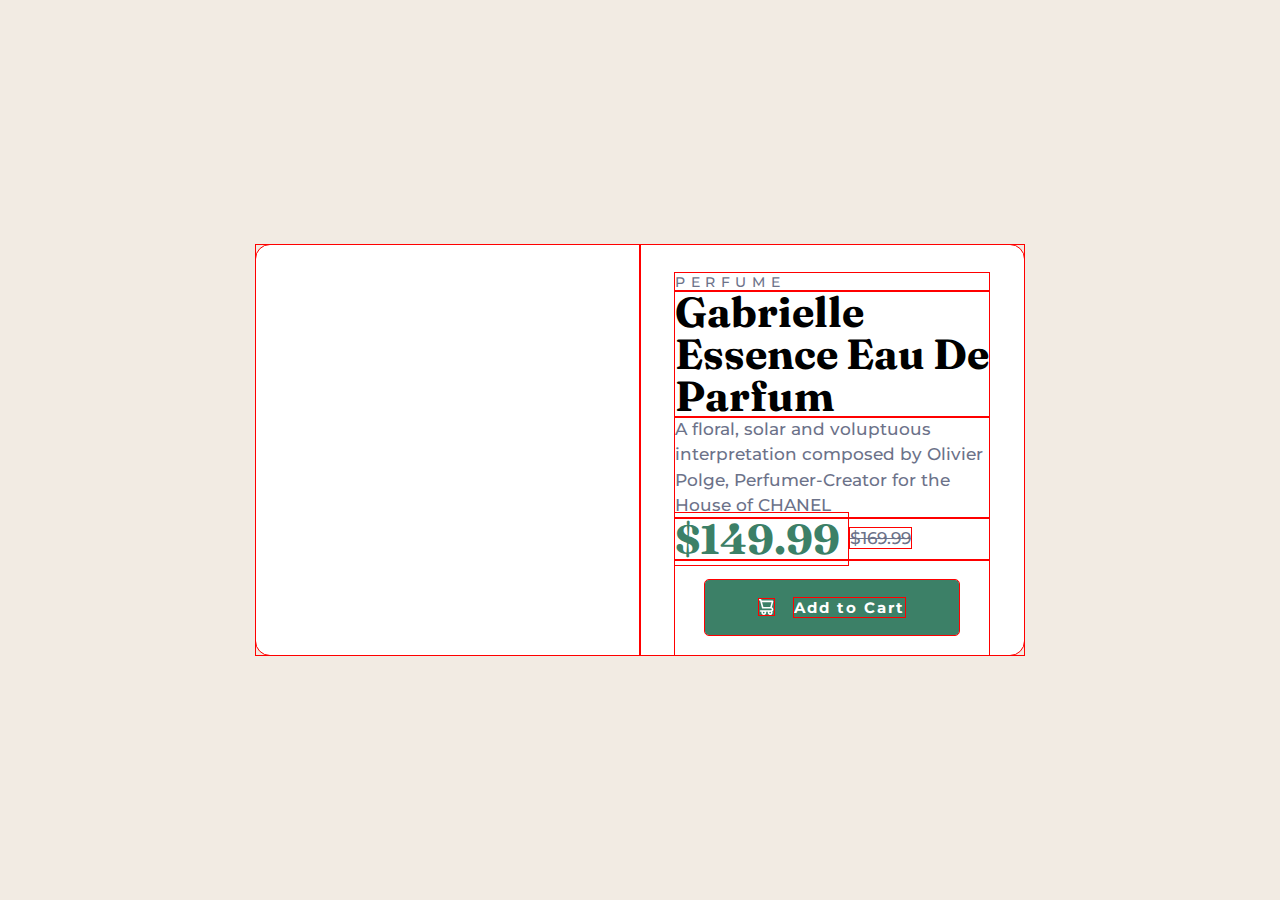
==== product-preview-card-component-main/index.html @ 9f401c5e "Add 3 frontend mentor challenges" ====
<!DOCTYPE html>
<html lang="en">
<head>
  <meta charset="UTF-8">
  <meta name="viewport" content="width=device-width, initial-scale=1.0"> <!-- displays site properly based on user's device -->
  <link rel="icon" type="image/png" sizes="32x32" href="./images/favicon-32x32.png">  
  <title>Product preview card component</title>
  <link href="https://fonts.googleapis.com/css2?family=Montserrat:wght@500;700&display=swap" rel="stylesheet">
  <link href="https://fonts.googleapis.com/css2?family=Fraunces:opsz,wght@9..144,700&display=swap" rel="stylesheet">
  <link rel="stylesheet" type="text/css" href="./style.css">  
  
</head>
<body>
   <div class="main-content">

      <div class="column img"> 
        <!--       
        <img src="./images/image-product-desktop.jpg" alt="img-desktop" class="desktop_img">        
        <img src="./images/image-product-mobile.jpg" alt="img-mobile" class="mobile_img">
        -->
      </div>

      <div class="column" id="card_text">
        <p class="product">Perfume</p>
        <h2 class="product_title">Gabrielle Essence Eau De Parfum</h2>

        <p class="description">A floral, solar and voluptuous interpretation composed by Olivier Polge, Perfumer-Creator for the House of CHANEL</p>

        <p class="price">
          <span class="product_title green_text">$149.99 </span>
          <span class="description strike">$169.99</span>
        </p>
        <div class="content">
          <div class="button flat">
            <img class="btn_img"src="./images/icon-cart.svg">
            <a href="#">Add to Cart</a> 
          </div>
        </div>
        
      </div>
  </div>
</body>
</html>
---- product-preview-card-component-main/style.css ----
*{
	margin: 0;
   padding: 0;
   box-sizing: border-box;
   outline: 1px solid red;    
}
/*
font-family: 'Montserrat', sans-serif;
*/
html {
  font-size: 14px;  	
}

body {
	background-color: hsl(30, 38%, 92%);
	width: 100%;
  height: 100vh;
  display: flex;
  justify-content: center;
  align-items: center;	
}

.main-content {
	width: 60%;
  height: auto;
  display: flex;
  flex-wrap: wrap;
  justify-content: space-between;   			
  background-color: hsl(0, 0%, 100%);  	
  border-radius: 1rem;  	
}

.column {
	display: flex;
	flex-direction: column;
	width: 50%;
	justify-content: space-around;	
}

#card_text {
	padding: 0 2.5em;

}
/*
picture {
	width: 100%;
	height: auto;
	margin: 0;
	border-top-left-radius: 1rem;
	border-bottom-left-radius: 1rem;		
}
*/

.desktop_img {
	max-width: 100%;
	height: auto;
	margin: 0;
	border-top-left-radius: 1rem;
	border-bottom-left-radius: 1rem;		
}

.mobile_img {
	display: none;
}

.product {
	font-family: 'Montserrat', sans-serif;
	font-size: 1rem;
	color: hsl(228, 12%, 48%);
	font-weight: 500;	
	margin-top: 2em;
	letter-spacing: 0.4em;
	text-transform: uppercase;	
}

.product_title {
	font-family: 'Fraunces', serif;
	font-size: 3em;
	font-weight: 700;	
	line-height: 1;		
}

.description {
	font-family: "Montserrat", sans-serif;
	font-size: 1.2rem;
	color: hsl(228, 12%, 48%);
	font-weight: 500;	
	line-height: 1.5;	
}

.green_text {
	color: hsl(158, 36%, 37%);		
}

.strike {
	text-decoration: line-through;
	text-align: left;
	margin: 0 0.1em;	
}

span {
	vertical-align: middle;	
}

.content {
  width: 100%;
  display: flex;
  flex-direction: column;
  align-items: center;
  justify-content: space-around;  
  padding: 20px 30px 20px 30px;  
}

.button {
  height: 55px;
  width: 100%;
  display: flex;
  align-items: center;
  justify-content: center;
  cursor: pointer;     
}

.btn_img {
	max-width: 10%;
	margin: 0 10px;
}

.flat {
  border: 0;
  border-radius: 4px;
  letter-spacing: 2px;
  font-size: 1.1rem;
  font-family: 'Montserrat', sans-serif;
  font-weight: 700;    
  background-color: hsl(158, 36%, 37%); 
}

.content a {
  text-decoration: none;
  color: #ffffff;
  margin: 0 10px;
}

.button:hover,
.button:focus {
	background-color: hsl(156, 24%, 24%);
}

@media only screen and (max-width: 1200px) {
  .main-content {
  	display: flex;
  	width: 70%;
    height: auto;    
  }  

  .desktop_img {  	
  	max-width: 100%;
  	height: 100%;
  }
  .product {
		padding: 0.5em 0 0.5em 0;
	}

	.product_title {
		padding: 0.5em 0 0.5em 0;
	}

	.description {
		padding: 0.5em 0 0.5em 0;
	}

	.price {
		padding: 0.5em 0 0.5em 0;
	}
}

@media only screen and (max-width: 650px) {
  .main-content {
  	display: flex;
  	flex-direction: column;
  	justify-content: space-between;
  	width: 90%;
    height: 90%;    
  }  

	.column {
  	max-width: 100%;
  	height: auto;
  	display: flex;
		flex-direction: column;
		justify-content: space-around;		
  	}
  	
 	.desktop_img {
		display: none;
	}
	
	.mobile_img {
  	width: 100%;
		height: auto;
		margin: 0;
		border-top-left-radius: 1rem;
		border-top-right-radius: 1rem;
		padding: 1em;
	}
	
	.product {
		padding: 0.5em 0 0.5em 0;
		font-size: 1em;
	}

	.product_title {
		padding: 0.5em 0 0.5em 0;
		font-size: 2.5em;
	}

	.description {
		padding: 0.5em 0 0.5em 0;
		font-size: 1.2em;
	}

	.price {
		padding: 0.5em 0 0.5em 0;
	}  
}
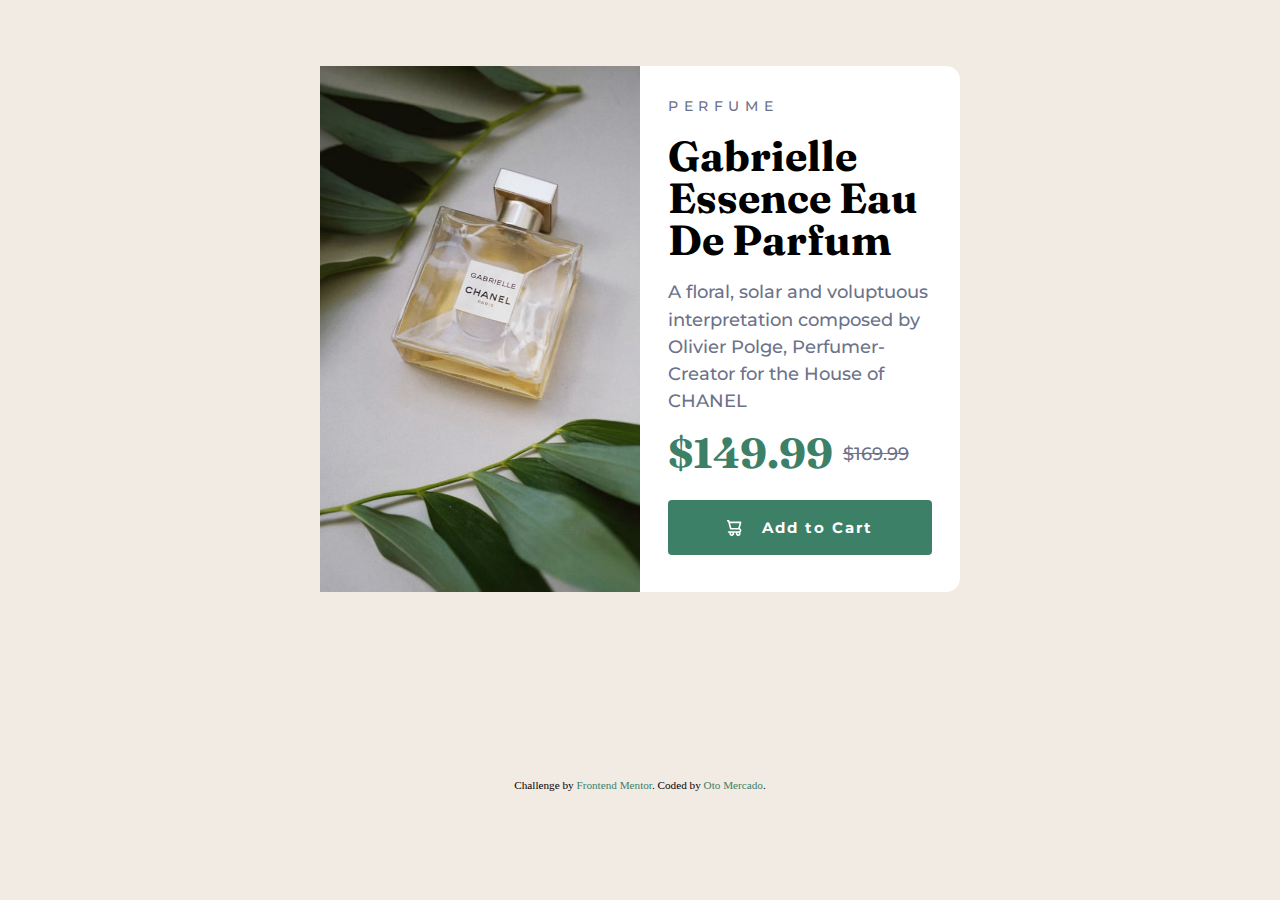
==== commit b719f9e5: "update product preview card component challenge" ====
--- a/product-preview-card-component-main/index.html
+++ b/product-preview-card-component-main/index.html
@@ -1,43 +1,49 @@
 <!DOCTYPE html>
-<html lang="en">
+<html>
 <head>
-  <meta charset="UTF-8">
-  <meta name="viewport" content="width=device-width, initial-scale=1.0"> <!-- displays site properly based on user's device -->
-  <link rel="icon" type="image/png" sizes="32x32" href="./images/favicon-32x32.png">  
-  <title>Product preview card component</title>
-  <link href="https://fonts.googleapis.com/css2?family=Montserrat:wght@500;700&display=swap" rel="stylesheet">
-  <link href="https://fonts.googleapis.com/css2?family=Fraunces:opsz,wght@9..144,700&display=swap" rel="stylesheet">
-  <link rel="stylesheet" type="text/css" href="./style.css">  
-  
+	<meta charset="utf-8">
+	<meta name="viewport" content="width=device-width, initial-scale=1">
+	<!-- displays site properly based on user's device -->
+  	<link rel="icon" type="image/png" sizes="32x32" href="./images/favicon-32x32.png">  
+  	<title>Product preview card component</title>
+  	<link href="https://fonts.googleapis.com/css2?family=Montserrat:wght@500;700&display=swap" rel="stylesheet">
+  	<link href="https://fonts.googleapis.com/css2?family=Fraunces:opsz,wght@9..144,700&display=swap" rel="stylesheet">
+  	<link rel="stylesheet" type="text/css" href="./style.css">  
 </head>
 <body>
-   <div class="main-content">
+	<!-- main element that encloses all -->
+	<div class="card_product">
+		<!-- image product element -->
+		<div class="card_image">
+			<!--
+			<img src="./images/image-product-desktop.jpg" alt="img-desktop" class="desktop_img">        
+        	<img src="./images/image-product-mobile.jpg" alt="img-mobile" class="mobile_img">
+        	-->			
+		</div>
+		<!-- text product element -->
+		<div class="card_text">
+			<p class="product">Perfume</p>
+        	<h2 class="product_title">Gabrielle Essence Eau De Parfum</h2>
 
-      <div class="column img"> 
-        <!--       
-        <img src="./images/image-product-desktop.jpg" alt="img-desktop" class="desktop_img">        
-        <img src="./images/image-product-mobile.jpg" alt="img-mobile" class="mobile_img">
-        -->
-      </div>
+        	<p class="description">A floral, solar and voluptuous interpretation composed by Olivier Polge, Perfumer-Creator for the House of CHANEL</p>
 
-      <div class="column" id="card_text">
-        <p class="product">Perfume</p>
-        <h2 class="product_title">Gabrielle Essence Eau De Parfum</h2>
-
-        <p class="description">A floral, solar and voluptuous interpretation composed by Olivier Polge, Perfumer-Creator for the House of CHANEL</p>
-
-        <p class="price">
-          <span class="product_title green_text">$149.99 </span>
-          <span class="description strike">$169.99</span>
-        </p>
-        <div class="content">
-          <div class="button flat">
-            <img class="btn_img"src="./images/icon-cart.svg">
-            <a href="#">Add to Cart</a> 
-          </div>
-        </div>
-        
-      </div>
-  </div>
+        	<p class="price">
+          		<span class="product_title green_text">$149.99 </span>
+          		<span class="description strike">$169.99</span>
+        	</p>
+        	<div class="content">
+          		<div class="button flat">
+            		<img class="btn_img"src="./images/icon-cart.svg">
+            		<a href="#">Add to Cart</a> 
+          		</div>
+        	</div>
+		</div>
+	</div>
+	 <footer>
+     	<div class="attribution">
+      		Challenge by <a href="https://www.frontendmentor.io?ref=challenge" target="_blank">Frontend Mentor</a>. 
+      		Coded by <a href="https://otomerqui.github.io/portfolio/">Oto Mercado</a>.
+    	</div>
+  </footer> 
 </body>
 </html>--- a/product-preview-card-component-main/style.css
+++ b/product-preview-card-component-main/style.css
@@ -1,9 +1,10 @@
-
 *{
 	margin: 0;
    padding: 0;
    box-sizing: border-box;
-   outline: 1px solid red;    
+   /*
+   outline: 1px solid red;
+   */  
 }
 /*
 font-family: 'Montserrat', sans-serif;
@@ -16,91 +17,71 @@
 	background-color: hsl(30, 38%, 92%);
 	width: 100%;
   height: 100vh;
-  display: flex;
-  justify-content: center;
-  align-items: center;	
+  display: grid;
+  place-items: center;	
 }
 
-.main-content {
-	width: 60%;
-  height: auto;
-  display: flex;
-  flex-wrap: wrap;
-  justify-content: space-between;   			
-  background-color: hsl(0, 0%, 100%);  	
-  border-radius: 1rem;  	
+.card_product {
+  display: grid;
+  grid-template-columns: 1fr 1fr;
+  width: 50%;
+  height: 80%;
+  background-color: hsl(0, 0%, 100%);   
+  border-radius: 1rem; 
 }
 
-.column {
-	display: flex;
-	flex-direction: column;
-	width: 50%;
-	justify-content: space-around;	
+.card_text {
+  display: grid;
+  padding: 0 2em;
 }
 
-#card_text {
-	padding: 0 2.5em;
-
-}
-/*
-picture {
-	width: 100%;
-	height: auto;
-	margin: 0;
-	border-top-left-radius: 1rem;
-	border-bottom-left-radius: 1rem;		
-}
-*/
-
-.desktop_img {
-	max-width: 100%;
-	height: auto;
-	margin: 0;
-	border-top-left-radius: 1rem;
-	border-bottom-left-radius: 1rem;		
-}
-
-.mobile_img {
-	display: none;
+.card_image {
+    max-width: 100%;
+    height: auto;
+    background-image: url("./images/image-product-desktop.jpg");
+    background-position: center;
+    background-repeat: no-repeat;
+    background-size: cover;
 }
 
 .product {
-	font-family: 'Montserrat', sans-serif;
-	font-size: 1rem;
-	color: hsl(228, 12%, 48%);
-	font-weight: 500;	
-	margin-top: 2em;
-	letter-spacing: 0.4em;
-	text-transform: uppercase;	
+  font-family: 'Montserrat', sans-serif;
+  font-size: 1rem;
+  color: hsl(228, 12%, 48%);
+  font-weight: 500; 
+  margin-top: 2em;
+  letter-spacing: 0.4em;
+  text-transform: uppercase; 
+  padding: 0.2em 0; 
 }
 
 .product_title {
-	font-family: 'Fraunces', serif;
-	font-size: 3em;
-	font-weight: 700;	
-	line-height: 1;		
+  font-family: 'Fraunces', serif;
+  font-size: 3em;
+  font-weight: 700; 
+  line-height: 1;   
 }
 
 .description {
-	font-family: "Montserrat", sans-serif;
-	font-size: 1.2rem;
-	color: hsl(228, 12%, 48%);
-	font-weight: 500;	
-	line-height: 1.5;	
+  font-family: "Montserrat", sans-serif;
+  font-size: 1.3rem;
+  color: hsl(228, 12%, 48%);
+  font-weight: 500; 
+  line-height: 1.5; 
 }
 
 .green_text {
-	color: hsl(158, 36%, 37%);		
+  color: hsl(158, 36%, 37%);    
 }
 
 .strike {
-	text-decoration: line-through;
-	text-align: left;
-	margin: 0 0.1em;	
+  text-decoration: line-through;
+  text-align: left;
+  margin: 0 0.1em;  
 }
 
 span {
-	vertical-align: middle;	
+  vertical-align: middle; 
 }
 
 .content {
@@ -108,8 +89,8 @@
   display: flex;
   flex-direction: column;
   align-items: center;
-  justify-content: space-around;  
-  padding: 20px 30px 20px 30px;  
+  justify-content: space-around;
+  padding-bottom: 2em;     
 }
 
 .button {
@@ -122,8 +103,8 @@
 }
 
 .btn_img {
-	max-width: 10%;
-	margin: 0 10px;
+  max-width: 10%;
+  margin: 0 10px;
 }
 
 .flat {
@@ -144,84 +125,64 @@
 
 .button:hover,
 .button:focus {
-	background-color: hsl(156, 24%, 24%);
+  background-color: hsl(156, 24%, 24%);
 }
 
-@media only screen and (max-width: 1200px) {
-  .main-content {
-  	display: flex;
-  	width: 70%;
-    height: auto;    
-  }  
+/*footer styles*/
 
-  .desktop_img {  	
-  	max-width: 100%;
-  	height: 100%;
-  }
-  .product {
-		padding: 0.5em 0 0.5em 0;
-	}
-
-	.product_title {
-		padding: 0.5em 0 0.5em 0;
-	}
-
-	.description {
-		padding: 0.5em 0 0.5em 0;
-	}
-
-	.price {
-		padding: 0.5em 0 0.5em 0;
-	}
+footer .attribution {
+  font-size: 0.8rem;
+  text-align: center;    
+  margin-top: 1em;    
 }
 
-@media only screen and (max-width: 650px) {
-  .main-content {
-  	display: flex;
-  	flex-direction: column;
-  	justify-content: space-between;
-  	width: 90%;
-    height: 90%;    
-  }  
-
-	.column {
-  	max-width: 100%;
-  	height: auto;
-  	display: flex;
-		flex-direction: column;
-		justify-content: space-around;		
-  	}
-  	
- 	.desktop_img {
-		display: none;
-	}
-	
-	.mobile_img {
-  	width: 100%;
-		height: auto;
-		margin: 0;
-		border-top-left-radius: 1rem;
-		border-top-right-radius: 1rem;
-		padding: 1em;
-	}
-	
-	.product {
-		padding: 0.5em 0 0.5em 0;
-		font-size: 1em;
-	}
-
-	.product_title {
-		padding: 0.5em 0 0.5em 0;
-		font-size: 2.5em;
-	}
-
-	.description {
-		padding: 0.5em 0 0.5em 0;
-		font-size: 1.2em;
-	}
-
-	.price {
-		padding: 0.5em 0 0.5em 0;
-	}  
+footer .attribution a {
+  text-decoration: none;
+  color: hsl(158, 36%, 37%);
 }
 
+@media only screen and (max-width: 1230px) {
+  .card_product {
+    width: 80%;
+    height: 80%; 
+  }
+  .card_image {    
+    max-width: 100%;
+    height: 100%;
+  }
+}
+
+
+@media only screen and (max-width: 768px) {
+  .card_product {
+    display: grid;
+    grid-template-columns: 1fr;
+    grid-template-rows: repeat(2, 40% 60%);
+    width: 90%;
+    height: 95%;    
+  }
+  
+  .card_image {
+  max-width: 100%;
+  height: auto;
+  background-image: url("./images/image-product-mobile.jpg");
+  background-position: top center;
+  background-repeat: no-repeat;
+  background-size: cover;
+  border-top-left-radius: 1rem;
+  border-top-right-radius: 1rem;
+  }
+  .card_text {
+  display: grid;
+  justify-self: center;  
+  max-width: 100%;
+  height: auto;
+  font-size: 0.7em;  
+  }
+  .description {
+    font-size: 1.5em;
+  }
+  .product_title {
+    font-size: 3.4em;
+  }  
+}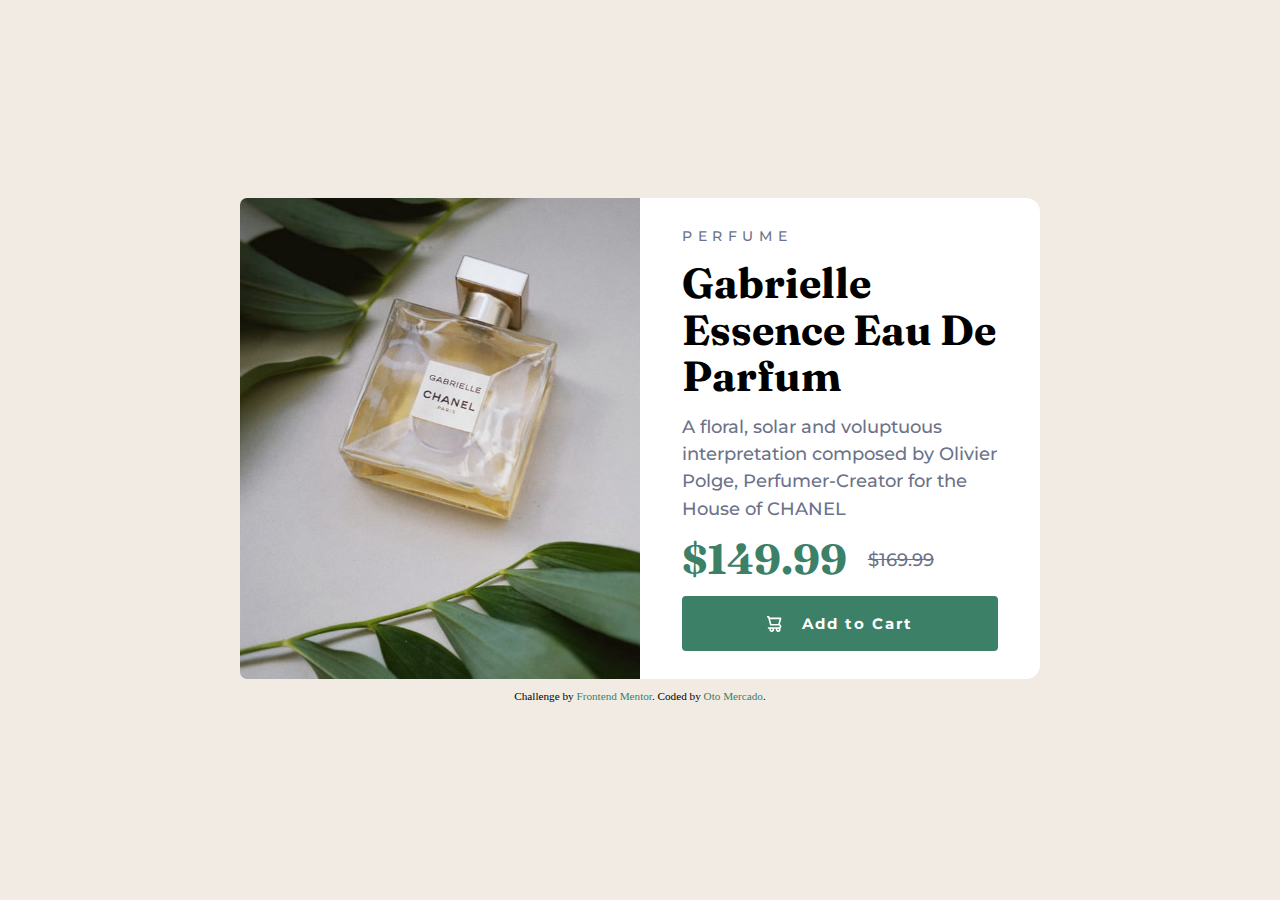
==== commit 9bdc0b6f: "Update product preview card component challenge" ====
--- a/product-preview-card-component-main/index.html
+++ b/product-preview-card-component-main/index.html
@@ -15,10 +15,8 @@
 	<div class="card_product">
 		<!-- image product element -->
 		<div class="card_image">
-			<!--
-			<img src="./images/image-product-desktop.jpg" alt="img-desktop" class="desktop_img">        
-        	<img src="./images/image-product-mobile.jpg" alt="img-mobile" class="mobile_img">
-        	-->			
+			
+					
 		</div>
 		<!-- text product element -->
 		<div class="card_text">
--- a/product-preview-card-component-main/style.css
+++ b/product-preview-card-component-main/style.css
@@ -2,46 +2,52 @@
 	margin: 0;
    padding: 0;
    box-sizing: border-box;
-   /*
-   outline: 1px solid red;
-   */  
-}
-/*
-font-family: 'Montserrat', sans-serif;
-*/
+   /*outline: 1px solid red;*/
+}
+
+/* font-family: 'Montserrat', sans-serif; */
 html {
   font-size: 14px;  	
 }
 
 body {
-	background-color: hsl(30, 38%, 92%);
 	width: 100%;
-  height: 100vh;
-  display: grid;
-  place-items: center;	
+  height: auto;
+  display: flex;
+  flex-direction: column;
+  justify-content: center;
+  align-items: center; 	
+  background-color: hsl(30, 38%, 92%);
+  padding: 2em 0;
 }
 
 .card_product {
-  display: grid;
-  grid-template-columns: 1fr 1fr;
-  width: 50%;
-  height: 80%;
+  display: flex;
+  flex-direction: column;
+  justify-content: space-between;  
+  max-width: 400px;
+  width: 85%;
+  height: auto;
   background-color: hsl(0, 0%, 100%);   
   border-radius: 1rem; 
 }
 
-.card_text {
-  display: grid;
-  padding: 0 2em;
-}
-
 .card_image {
     max-width: 100%;
-    height: auto;
-    background-image: url("./images/image-product-desktop.jpg");
+    height: 40vh;
+    background-image: url("./images/image-product-mobile.jpg");
     background-position: center;
     background-repeat: no-repeat;
     background-size: cover;
+    border-top-left-radius: 0.5em;
+    border-top-right-radius: 0.5em;
+}
+
+.card_text {
+  display: flex;
+  flex-direction: column;
+  padding: 0 1.8em;
+  gap: 1em;
 }
 
 .product {
@@ -52,19 +58,19 @@
   margin-top: 2em;
   letter-spacing: 0.4em;
   text-transform: uppercase; 
-  padding: 0.2em 0; 
+  padding: 0.1em 0; 
 }
 
 .product_title {
   font-family: 'Fraunces', serif;
-  font-size: 3em;
+  font-size: 2.05rem;
   font-weight: 700; 
-  line-height: 1;   
+  line-height: 1.1;   
 }
 
 .description {
   font-family: "Montserrat", sans-serif;
-  font-size: 1.3rem;
+  font-size: 1rem;
   color: hsl(228, 12%, 48%);
   font-weight: 500; 
   line-height: 1.5; 
@@ -77,7 +83,8 @@
 .strike {
   text-decoration: line-through;
   text-align: left;
-  margin: 0 0.1em;  
+  padding-left: 0.7em;
+  /*margin: 0 0.1em; */
 }
 
 span {
@@ -141,6 +148,45 @@
   color: hsl(158, 36%, 37%);
 }
 
+@media only screen and (min-width: 768px) {
+  
+  body {
+    width: 100%;
+    height: 100vh;
+  }
+  .product_title {  
+    font-size: 3rem;
+    
+  } 
+  .description {    
+    font-size: 1.3rem;    
+  }
+  .card_product {
+    display: flex;
+    flex-direction: row;
+    justify-content: center;
+    align-items: center;
+    width: 75%;
+    max-width: 800px;
+  }
+  .card_text {
+    max-width: 50%;
+    padding: 0 3em;
+  }
+    .card_image {
+    width: 100%;
+    height: 100%;
+    background-image: url("./images/image-product-desktop.jpg");
+    background-position: center;
+    background-repeat: no-repeat;
+    background-size: cover;
+    border-top-left-radius: 0.5em;
+    border-bottom-left-radius: 0.5em;
+    border-top-right-radius: 0;
+  }
+}
+
+/*
 @media only screen and (max-width: 1230px) {
   .card_product {
     width: 80%;
@@ -185,4 +231,5 @@
   .product_title {
     font-size: 3.4em;
   }  
-}+}
+*/